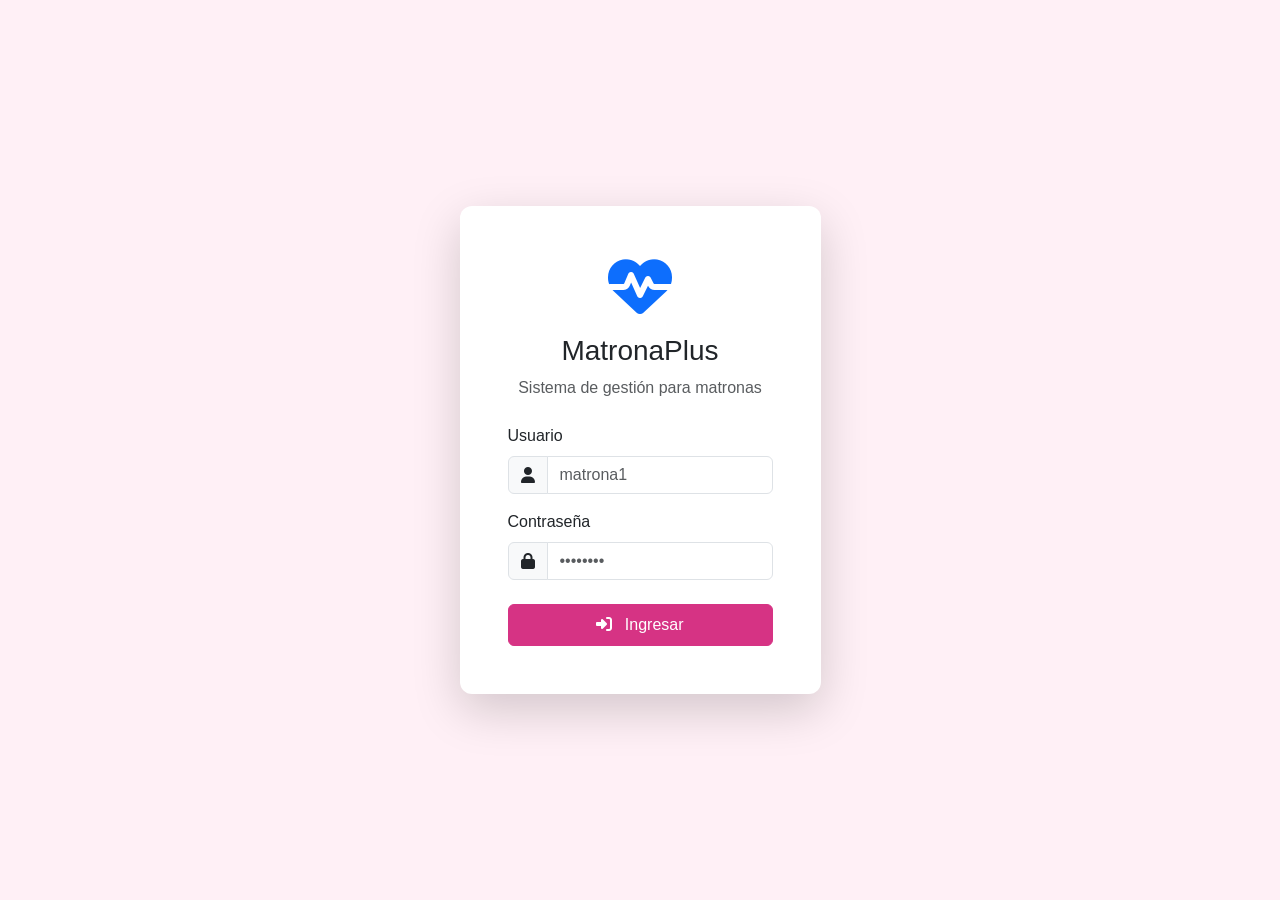
==== index.html @ e90d528a "Initial commit" ====
<!DOCTYPE html>
<html lang="es">
<head>
  <meta charset="UTF-8">
  <meta name="viewport" content="width=device-width, initial-scale=1.0">
  <title>MatronaPlus - Login</title>
  <!-- Bootstrap 5 -->
  <link href="https://cdn.jsdelivr.net/npm/bootstrap@5.3.0/dist/css/bootstrap.min.css" rel="stylesheet">
  <!-- Font Awesome -->
  <link rel="stylesheet" href="https://cdnjs.cloudflare.com/ajax/libs/font-awesome/6.4.0/css/all.min.css">
  <!-- Estilos personalizados -->
  <link rel="stylesheet" href="styles.css">
</head>
<body class="bg-pink-light">
  <div class="container d-flex justify-content-center align-items-center min-vh-100">
    <div class="card login-card shadow-lg">
      <div class="card-body p-5">
        <div class="text-center mb-4">
          <i class="fas fa-heart-pulse text-primary fa-4x mb-3"></i>
          <h1 class="h3">MatronaPlus</h1>
          <p class="text-muted">Sistema de gestión para matronas</p>
        </div>
        
        <form id="login-form">
          <div class="mb-3">
            <label for="username" class="form-label">Usuario</label>
            <div class="input-group">
              <span class="input-group-text"><i class="fas fa-user"></i></span>
              <input type="text" class="form-control" id="username" placeholder="matrona1" required>
            </div>
          </div>
          
          <div class="mb-4">
            <label for="password" class="form-label">Contraseña</label>
            <div class="input-group">
              <span class="input-group-text"><i class="fas fa-lock"></i></span>
              <input type="password" class="form-control" id="password" placeholder="••••••••" required>
            </div>
          </div>
          
          <button type="submit" class="btn btn-primary w-100 py-2">
            <i class="fas fa-sign-in-alt me-2"></i> Ingresar
          </button>
        </form>
      </div>
    </div>
  </div>

  <!-- Bootstrap JS Bundle -->
  <script src="https://cdn.jsdelivr.net/npm/bootstrap@5.3.0/dist/js/bootstrap.bundle.min.js"></script>
  <!-- Lógica de autenticación -->
  <script src="auth.js"></script>
</body>
</html>
---- styles.css ----
:root {
  --color-primario: #d63384;
  --color-secundario: #a162e8;
  --color-terciario: #6f42c1;
  --color-texto: #495057;
  --color-fondo: #f8f9fa;
  --color-borde: #dee2e6;
}

/* Estilos generales */
body {
  font-family: 'Nunito', sans-serif;
  background-color: var(--color-fondo);
  color: var(--color-texto);
}

.bg-pink-light {
  background-color: #fff0f6;
}

/* Login */
.login-card {
  border-radius: 1rem;
  border: none;
  max-width: 400px;
}

/* Navbar */
.navbar {
  box-shadow: 0 2px 10px rgba(0, 0, 0, 0.1);
}

/* Cards */
.card {
  border: none;
  border-radius: 0.75rem;
  box-shadow: 0 4px 6px rgba(0, 0, 0, 0.05);
  transition: transform 0.3s ease;
}

.card:hover {
  transform: translateY(-2px);
}

.card-header {
  border-bottom: none;
}

/* Botones */
.btn-primary {
  background-color: var(--color-primario);
  border-color: var(--color-primario);
}

.btn-primary:hover {
  background-color: #c2255c;
  border-color: #c2255c;
}

/* Tablas */
.table {
  --bs-table-hover-bg: rgba(214, 51, 132, 0.1);
}

/* Formularios */
.form-control:focus {
  border-color: var(--color-primario);
  box-shadow: 0 0 0 0.25rem rgba(214, 51, 132, 0.25);
}

/* Responsividad */
@media (max-width: 992px) {
  .sidebar {
    margin-bottom: 1.5rem;
  }
}
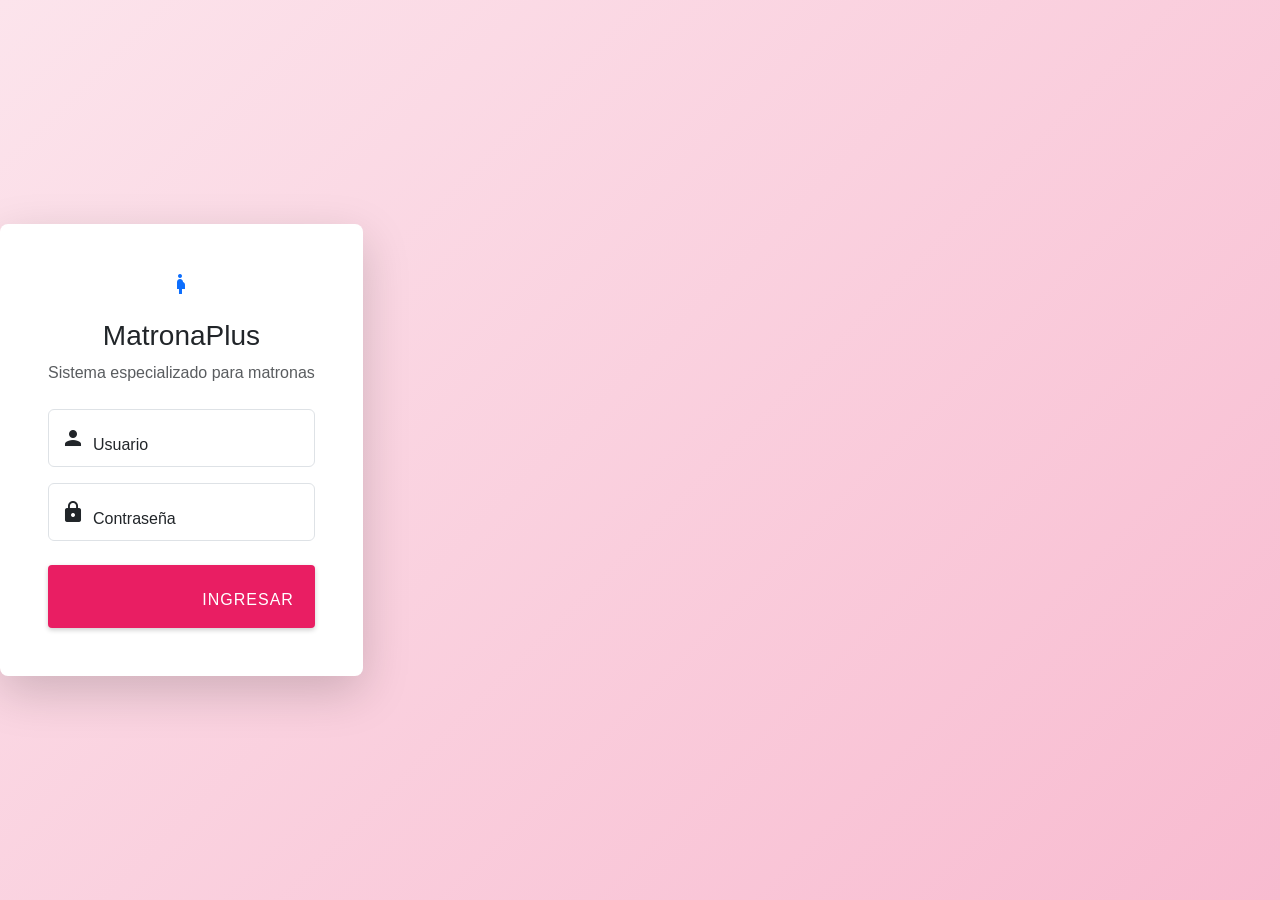
==== commit 2be5c6dc: "actualizacion" ====
--- a/index.html
+++ b/index.html
@@ -4,42 +4,36 @@
   <meta charset="UTF-8">
   <meta name="viewport" content="width=device-width, initial-scale=1.0">
   <title>MatronaPlus - Login</title>
-  <!-- Bootstrap 5 -->
+  <!-- Material Icons -->
+  <link href="https://fonts.googleapis.com/icon?family=Material+Icons" rel="stylesheet">
+  <!-- Bootstrap con tema Material -->
   <link href="https://cdn.jsdelivr.net/npm/bootstrap@5.3.0/dist/css/bootstrap.min.css" rel="stylesheet">
-  <!-- Font Awesome -->
-  <link rel="stylesheet" href="https://cdnjs.cloudflare.com/ajax/libs/font-awesome/6.4.0/css/all.min.css">
   <!-- Estilos personalizados -->
   <link rel="stylesheet" href="styles.css">
 </head>
-<body class="bg-pink-light">
-  <div class="container d-flex justify-content-center align-items-center min-vh-100">
+<body class="login-body">
+  <div class="login-container">
     <div class="card login-card shadow-lg">
-      <div class="card-body p-5">
-        <div class="text-center mb-4">
-          <i class="fas fa-heart-pulse text-primary fa-4x mb-3"></i>
-          <h1 class="h3">MatronaPlus</h1>
-          <p class="text-muted">Sistema de gestión para matronas</p>
+      <div class="card-body p-5 text-center">
+        <div class="mb-4">
+          <i class="material-icons md-48 text-primary">pregnant_woman</i>
+          <h1 class="h3 mt-3">MatronaPlus</h1>
+          <p class="text-muted">Sistema especializado para matronas</p>
         </div>
         
-        <form id="login-form">
-          <div class="mb-3">
-            <label for="username" class="form-label">Usuario</label>
-            <div class="input-group">
-              <span class="input-group-text"><i class="fas fa-user"></i></span>
-              <input type="text" class="form-control" id="username" placeholder="matrona1" required>
-            </div>
+        <form id="login-form" class="needs-validation" novalidate>
+          <div class="form-floating mb-3">
+            <input type="text" class="form-control" id="username" placeholder="Usuario" required>
+            <label for="username"><i class="material-icons me-2">person</i>Usuario</label>
           </div>
           
-          <div class="mb-4">
-            <label for="password" class="form-label">Contraseña</label>
-            <div class="input-group">
-              <span class="input-group-text"><i class="fas fa-lock"></i></span>
-              <input type="password" class="form-control" id="password" placeholder="••••••••" required>
-            </div>
+          <div class="form-floating mb-4">
+            <input type="password" class="form-control" id="password" placeholder="Contraseña" required>
+            <label for="password"><i class="material-icons me-2">lock</i>Contraseña</label>
           </div>
           
-          <button type="submit" class="btn btn-primary w-100 py-2">
-            <i class="fas fa-sign-in-alt me-2"></i> Ingresar
+          <button type="submit" class="btn btn-primary w-100 py-3">
+            <i class="material-icons me-2">login</i> Ingresar
           </button>
         </form>
       </div>
--- a/styles.css
+++ b/styles.css
@@ -1,76 +1,148 @@
 :root {
-  --color-primario: #d63384;
-  --color-secundario: #a162e8;
-  --color-terciario: #6f42c1;
-  --color-texto: #495057;
-  --color-fondo: #f8f9fa;
-  --color-borde: #dee2e6;
+  --color-primario: #e91e63; /* Rosa Material */
+  --color-secundario: #9c27b0; /* Púrpura Material */
+  --color-terciario: #3f51b5; /* Índigo Material */
+  --color-texto: #212121;
+  --color-fondo: #f5f5f5;
 }
 
 /* Estilos generales */
 body {
-  font-family: 'Nunito', sans-serif;
+  font-family: 'Roboto', sans-serif;
   background-color: var(--color-fondo);
   color: var(--color-texto);
 }
 
-.bg-pink-light {
-  background-color: #fff0f6;
+/* Login */
+.login-body {
+  background: linear-gradient(135deg, #fce4ec, #f8bbd0);
+  height: 100vh;
+  display: flex;
+  align-items: center;
 }
 
-/* Login */
 .login-card {
-  border-radius: 1rem;
-  border: none;
-  max-width: 400px;
+  border-radius: 8px;
+  overflow: hidden;
+  max-width: 450px;
+  margin: 0 auto;
+  box-shadow: 0 3px 10px rgba(0,0,0,0.2);
 }
 
-/* Navbar */
-.navbar {
-  box-shadow: 0 2px 10px rgba(0, 0, 0, 0.1);
+/* Sidebar */
+.sidebar {
+  height: 100vh;
+  position: sticky;
+  top: 0;
+  box-shadow: 2px 0 10px rgba(0,0,0,0.1);
 }
 
-/* Cards */
-.card {
+.list-group-item {
   border: none;
-  border-radius: 0.75rem;
-  box-shadow: 0 4px 6px rgba(0, 0, 0, 0.05);
-  transition: transform 0.3s ease;
+  padding: 1rem 1.5rem;
+  transition: all 0.3s;
 }
 
-.card:hover {
-  transform: translateY(-2px);
+.list-group-item:hover {
+  background-color: #f5f5f5;
 }
 
-.card-header {
-  border-bottom: none;
-}
-
-/* Botones */
-.btn-primary {
+.list-group-item.active {
   background-color: var(--color-primario);
   border-color: var(--color-primario);
 }
 
-.btn-primary:hover {
-  background-color: #c2255c;
-  border-color: #c2255c;
+/* Calculadora de Gestación */
+.calculator-container {
+  max-width: 800px;
+  margin: 0 auto;
 }
 
-/* Tablas */
-.table {
-  --bs-table-hover-bg: rgba(214, 51, 132, 0.1);
+.pregnancy-animation {
+  width: 100%;
+  height: 200px;
+  background: url('https://example.com/pregnancy-animation.svg') no-repeat center;
+  background-size: contain;
+  transition: all 0.5s ease;
 }
 
-/* Formularios */
-.form-control:focus {
-  border-color: var(--color-primario);
-  box-shadow: 0 0 0 0.25rem rgba(214, 51, 132, 0.25);
+.gestation-progress {
+  height: 20px;
+  background-color: #e0e0e0;
+  border-radius: 10px;
+  overflow: hidden;
 }
 
-/* Responsividad */
-@media (max-width: 992px) {
-  .sidebar {
-    margin-bottom: 1.5rem;
-  }
+.progress-bar {
+  height: 100%;
+  background: linear-gradient(90deg, #e91e63, #9c27b0);
+  width: 0%;
+  transition: width 0.5s ease;
+}
+
+/* Efectos Material */
+.btn {
+  text-transform: uppercase;
+  letter-spacing: 1px;
+  font-weight: 500;
+  transition: all 0.3s;
+  border-radius: 4px;
+}
+
+.btn-primary {
+  background-color: var(--color-primario);
+  border: none;
+  box-shadow: 0 2px 5px rgba(0,0,0,0.2);
+}
+
+.btn-primary:hover {
+  background-color: #c2185b;
+  transform: translateY(-2px);
+  box-shadow: 0 4px 8px rgba(0,0,0,0.2);
+}
+
+/* Animaciones */
+@keyframes fadeIn {
+  from { opacity: 0; transform: translateY(10px); }
+  to { opacity: 1; transform: translateY(0); }
+}
+
+.card {
+  animation: fadeIn 0.5s ease-out;
+  border-radius: 8px;
+  overflow: hidden;
+  border: none;
+  box-shadow: 0 2px 10px rgba(0,0,0,0.1);
+}
+/* Animación fetal */
+#fetal-animation-container {
+  background-color: #f8f9fa;
+  border-radius: 8px;
+  overflow: hidden;
+  transition: all 0.5s ease;
+}
+
+#fetal-image {
+  filter: drop-shadow(0 4px 8px rgba(0,0,0,0.1));
+  transform-origin: center bottom;
+  animation: pulse 2s infinite alternate;
+}
+
+@keyframes pulse {
+  0% { transform: scale(1); }
+  100% { transform: scale(1.05); }
+}
+
+/* Badge de semanas */
+#gestation-badge {
+  font-size: 0.8rem;
+  padding: 5px 10px;
+  box-shadow: 0 2px 5px rgba(0,0,0,0.2);
+}
+
+/* Descripción fetal */
+#fetal-description {
+  min-height: 100px;
+  transition: all 0.3s ease;
+  border-left: 4px solid var(--color-primario);
 }
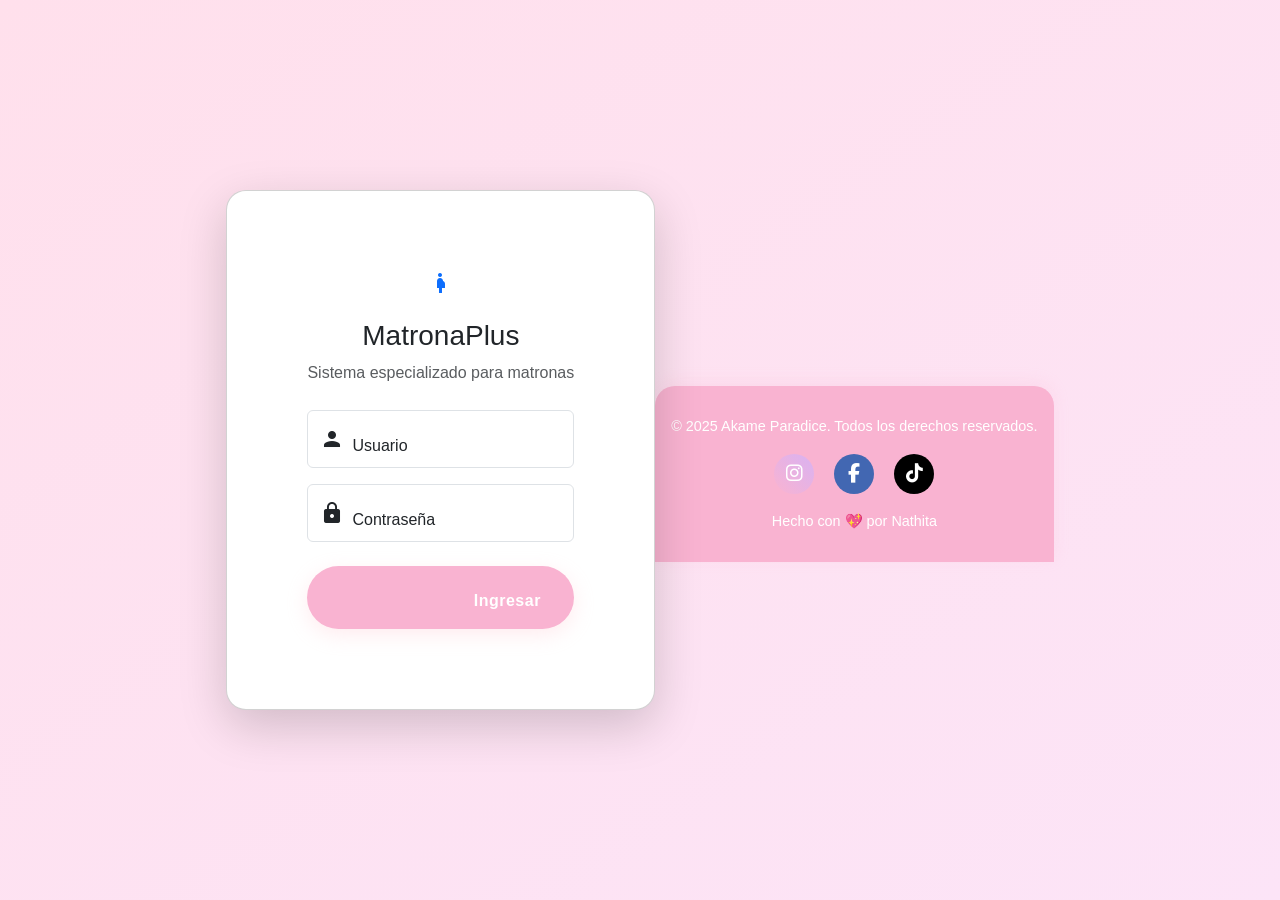
==== commit 64963958: "actualizacion completa de funciones como grabar, cancelar, eliminar,etc" ====
--- a/index.html
+++ b/index.html
@@ -10,6 +10,8 @@
   <link href="https://cdn.jsdelivr.net/npm/bootstrap@5.3.0/dist/css/bootstrap.min.css" rel="stylesheet">
   <!-- Estilos personalizados -->
   <link rel="stylesheet" href="styles.css">
+  <link rel="stylesheet" href="https://cdnjs.cloudflare.com/ajax/libs/font-awesome/6.5.0/css/all.min.css">
+
 </head>
 <body class="login-body">
   <div class="login-container">
@@ -39,10 +41,23 @@
       </div>
     </div>
   </div>
-
+  <footer class="footer">
+    <div class="footer-content">
+      <p>&copy; 2025 Akame Paradice. Todos los derechos reservados.</p>
+      <div class="social-icons">
+        <a href="#" target="_blank" class="social-icon instagram"><i class="fab fa-instagram"></i></a>
+        <a href="#" target="_blank" class="social-icon facebook"><i class="fab fa-facebook-f"></i></a>
+        <a href="#" target="_blank" class="social-icon tiktok"><i class="fab fa-tiktok"></i></a>
+      </div>
+      <p>Hecho con 💖 por Nathita</p>
+    </div>
+  </footer>
+  
+  
   <!-- Bootstrap JS Bundle -->
   <script src="https://cdn.jsdelivr.net/npm/bootstrap@5.3.0/dist/js/bootstrap.bundle.min.js"></script>
   <!-- Lógica de autenticación -->
   <script src="auth.js"></script>
+
 </body>
 </html>
--- a/styles.css
+++ b/styles.css
@@ -1,131 +1,192 @@
 :root {
-  --color-primario: #e91e63; /* Rosa Material */
-  --color-secundario: #9c27b0; /* Púrpura Material */
-  --color-terciario: #3f51b5; /* Índigo Material */
-  --color-texto: #212121;
-  --color-fondo: #f5f5f5;
-}
-
-/* Estilos generales */
+  --color-primario: #f9b3d1; /* Rosado suave */
+  --color-secundario: #d9b2f2; /* Lavanda */
+  --color-terciario: #ffe0e9; /* Fondo pastel */
+  --color-acento: #ffdee3; /* Rosa claro */
+  --color-texto: #4a4a4a;
+  --color-blanco: #ffffff;
+  --sombra-suave: 0 6px 20px rgba(255, 192, 203, 0.3);
+  --borde-redondo: 20px;
+}
+
+/* Fuente general */
 body {
-  font-family: 'Roboto', sans-serif;
-  background-color: var(--color-fondo);
+  font-family: 'Poppins', sans-serif;
+  background-color: var(--color-terciario);
   color: var(--color-texto);
-}
-
-/* Login */
+  margin: 0;
+  padding: 0;
+  line-height: 1.6;
+}
+
+/* Títulos */
+h1 {
+  color: var(--color-primario);
+  font-weight: 800;
+}
+h2, h3, h4, h5, h6 {
+  color: var(--color-texto);
+  font-weight: 700;
+}
+h1:hover, h2:hover, h3:hover, h4:hover, h5:hover, h6:hover {
+  color: var(--color-primario);
+  transition: color 0.3s ease;
+}
+
+/* LOGIN */
 .login-body {
-  background: linear-gradient(135deg, #fce4ec, #f8bbd0);
+  background: linear-gradient(145deg, #ffe0ec, #fce4f7);
   height: 100vh;
   display: flex;
   align-items: center;
+  justify-content: center;
 }
 
 .login-card {
-  border-radius: 8px;
-  overflow: hidden;
-  max-width: 450px;
-  margin: 0 auto;
-  box-shadow: 0 3px 10px rgba(0,0,0,0.2);
-}
-
-/* Sidebar */
+  background-color: var(--color-blanco);
+  border-radius: var(--borde-redondo);
+  padding: 3rem;
+  max-width: 480px;
+  width: 100%;
+  box-shadow: var(--sombra-suave);
+  animation: fadeIn 1s ease-in-out;
+}
+
+/* SIDEBAR */
 .sidebar {
   height: 100vh;
   position: sticky;
   top: 0;
-  box-shadow: 2px 0 10px rgba(0,0,0,0.1);
+  background-color: var(--color-blanco);
+  border-top-right-radius: var(--borde-redondo);
+  border-bottom-right-radius: var(--borde-redondo);
+  box-shadow: 4px 0 15px rgba(255, 182, 193, 0.2);
 }
 
 .list-group-item {
   border: none;
-  padding: 1rem 1.5rem;
-  transition: all 0.3s;
+  padding: 1.2rem 2rem;
+  font-weight: 600;
+  color: var(--color-texto);
+  transition: all 0.3s ease-in-out;
 }
 
 .list-group-item:hover {
-  background-color: #f5f5f5;
+  background-color: var(--color-acento);
+  border-radius: var(--borde-redondo);
 }
 
 .list-group-item.active {
   background-color: var(--color-primario);
-  border-color: var(--color-primario);
-}
-
-/* Calculadora de Gestación */
+  color: white;
+  border-radius: var(--borde-redondo);
+}
+
+/* CALCULADORA */
 .calculator-container {
-  max-width: 800px;
-  margin: 0 auto;
-}
-
+  max-width: 900px;
+  margin: 3rem auto;
+  background-color: white;
+  border-radius: var(--borde-redondo);
+  box-shadow: var(--sombra-suave);
+  padding: 2rem;
+}
+
+/* ANIMACIÓN EMBARAZO */
 .pregnancy-animation {
-  width: 100%;
-  height: 200px;
+  height: 220px;
   background: url('https://example.com/pregnancy-animation.svg') no-repeat center;
   background-size: contain;
-  transition: all 0.5s ease;
-}
-
+  animation: fadeIn 1.2s ease;
+}
+
+/* PROGRESO */
 .gestation-progress {
-  height: 20px;
-  background-color: #e0e0e0;
-  border-radius: 10px;
+  height: 25px;
+  background-color: #ffeef3;
+  border-radius: 50px;
   overflow: hidden;
+  margin-top: 1.5rem;
 }
 
 .progress-bar {
   height: 100%;
-  background: linear-gradient(90deg, #e91e63, #9c27b0);
+  background: linear-gradient(90deg, #f9b3d1, #d9b2f2);
   width: 0%;
-  transition: width 0.5s ease;
-}
-
-/* Efectos Material */
+  transition: width 0.6s ease-in-out;
+  border-radius: 50px;
+}
+
+/* BOTONES */
 .btn {
-  text-transform: uppercase;
-  letter-spacing: 1px;
-  font-weight: 500;
+  font-weight: 600;
+  padding: 0.75rem 2rem;
+  border-radius: 50px;
   transition: all 0.3s;
-  border-radius: 4px;
+  font-size: 1rem;
+  letter-spacing: 0.5px;
 }
 
 .btn-primary {
   background-color: var(--color-primario);
+  color: white;
   border: none;
-  box-shadow: 0 2px 5px rgba(0,0,0,0.2);
+  box-shadow: var(--sombra-suave);
 }
 
 .btn-primary:hover {
-  background-color: #c2185b;
-  transform: translateY(-2px);
-  box-shadow: 0 4px 8px rgba(0,0,0,0.2);
-}
-
-/* Animaciones */
+  background-color: #ec80a0;
+  transform: scale(1.05);
+}
+
+/* TARJETAS */
+.card {
+  border-radius: var(--borde-redondo);
+  background-color: white;
+  box-shadow: var(--sombra-suave);
+  padding: 2rem;
+  animation: fadeIn 0.8s ease;
+}
+
+/* ANIMACIÓN FETAL */
+#fetal-animation-container {
+  background-color: #fff6fa;
+  border-radius: var(--borde-redondo);
+  padding: 1.5rem;
+  box-shadow: var(--sombra-suave);
+}
+
+#fetal-image {
+  width: 100%;
+  filter: drop-shadow(0 6px 10px rgba(0,0,0,0.1));
+  animation: pulse 2.5s infinite alternate;
+}
+
+/* SEMANAS */
+#gestation-badge {
+  font-size: 0.9rem;
+  padding: 6px 14px;
+  background-color: var(--color-secundario);
+  color: white;
+  border-radius: 12px;
+  display: inline-block;
+  margin-top: 1rem;
+  box-shadow: var(--sombra-suave);
+}
+
+/* DESCRIPCIÓN */
+#fetal-description {
+  padding: 1.2rem;
+  border-left: 5px solid var(--color-primario);
+  background-color: #fffafc;
+  border-radius: var(--borde-redondo);
+  margin-top: 1rem;
+}
+
+/* ANIMACIONES */
 @keyframes fadeIn {
-  from { opacity: 0; transform: translateY(10px); }
+  from { opacity: 0; transform: translateY(20px); }
   to { opacity: 1; transform: translateY(0); }
-}
-
-.card {
-  animation: fadeIn 0.5s ease-out;
-  border-radius: 8px;
-  overflow: hidden;
-  border: none;
-  box-shadow: 0 2px 10px rgba(0,0,0,0.1);
-}
-/* Animación fetal */
-#fetal-animation-container {
-  background-color: #f8f9fa;
-  border-radius: 8px;
-  overflow: hidden;
-  transition: all 0.5s ease;
-}
-
-#fetal-image {
-  filter: drop-shadow(0 4px 8px rgba(0,0,0,0.1));
-  transform-origin: center bottom;
-  animation: pulse 2s infinite alternate;
 }
 
 @keyframes pulse {
@@ -133,16 +194,110 @@
   100% { transform: scale(1.05); }
 }
 
-/* Badge de semanas */
-#gestation-badge {
-  font-size: 0.8rem;
-  padding: 5px 10px;
-  box-shadow: 0 2px 5px rgba(0,0,0,0.2);
-}
-
-/* Descripción fetal */
-#fetal-description {
-  min-height: 100px;
+/* BOTONES EN TABLA */
+.table .btn-group .btn {
+  padding: 0.375rem 0.75rem;
+  border-radius: 0.25rem !important;
+  margin-right: 2px;
+}
+
+.table .btn-group .btn:last-child {
+  margin-right: 0;
+}
+
+.btn-info {
+  background-color: #17a2b8;
+  border-color: #17a2b8;
+  color: white;
+}
+
+.btn-info:hover {
+  background-color: #138496;
+}
+
+.btn-success {
+  background-color: #28a745;
+  border-color: #28a745;
+  color: white;
+}
+
+.btn-success:hover {
+  background-color: #218838;
+}
+
+/* MODAL */
+.modal-lg {
+  max-width: 800px;
+}
+
+.modal-body {
+  padding: 2rem;
+}
+
+/* EFECTO HOVER FILAS TABLA */
+.table-hover tbody tr:hover {
+  background-color: rgba(249, 179, 209, 0.1);
+}
+
+/* FORMULARIO PACIENTE */
+#form-paciente {
   transition: all 0.3s ease;
-  border-left: 4px solid var(--color-primario);
-}+  padding: 1.5rem;
+  background-color: #f8f9fa;
+  border-radius: 0.5rem;
+}
+
+.footer {
+  background-color: var(--color-primario);
+  color: white;
+  text-align: center;
+  padding: 1.5rem 1rem;
+  margin-top: 3rem;
+  border-top-left-radius: var(--borde-redondo);
+  border-top-right-radius: var(--borde-redondo);
+  box-shadow: 0 -4px 15px rgba(249, 179, 209, 0.2);
+}
+
+.footer-content {
+  max-width: 1200px;
+  margin: 0 auto;
+  font-size: 0.9rem;
+}
+
+.footer-content p {
+  margin: 0.3rem 0;
+}
+
+/* Para que sea responsivo */
+@media (max-width: 768px) {
+  .footer-content {
+    padding: 0 1rem;
+  }
+}
+.social-icons {
+  margin: 1rem 0;
+}
+
+.social-icon {
+  display: inline-block;
+  margin: 0 8px;
+  background-color: var(--color-secundario);
+  color: white;
+  width: 40px;
+  height: 40px;
+  line-height: 40px;
+  border-radius: 50%;
+  text-align: center;
+  font-size: 1.2rem;
+  transition: background-color 0.3s, transform 0.3s;
+}
+
+.social-icon:hover {
+  background-color: var(--color-primario);
+  transform: scale(1.1);
+}
+
+/* Colores específicos para cada red */
+.instagram { background: linear-gradient(45deg, #f9b3d1, #d9b2f2); }
+.facebook { background-color: #4267B2; }
+.tiktok { background-color: #000000; }
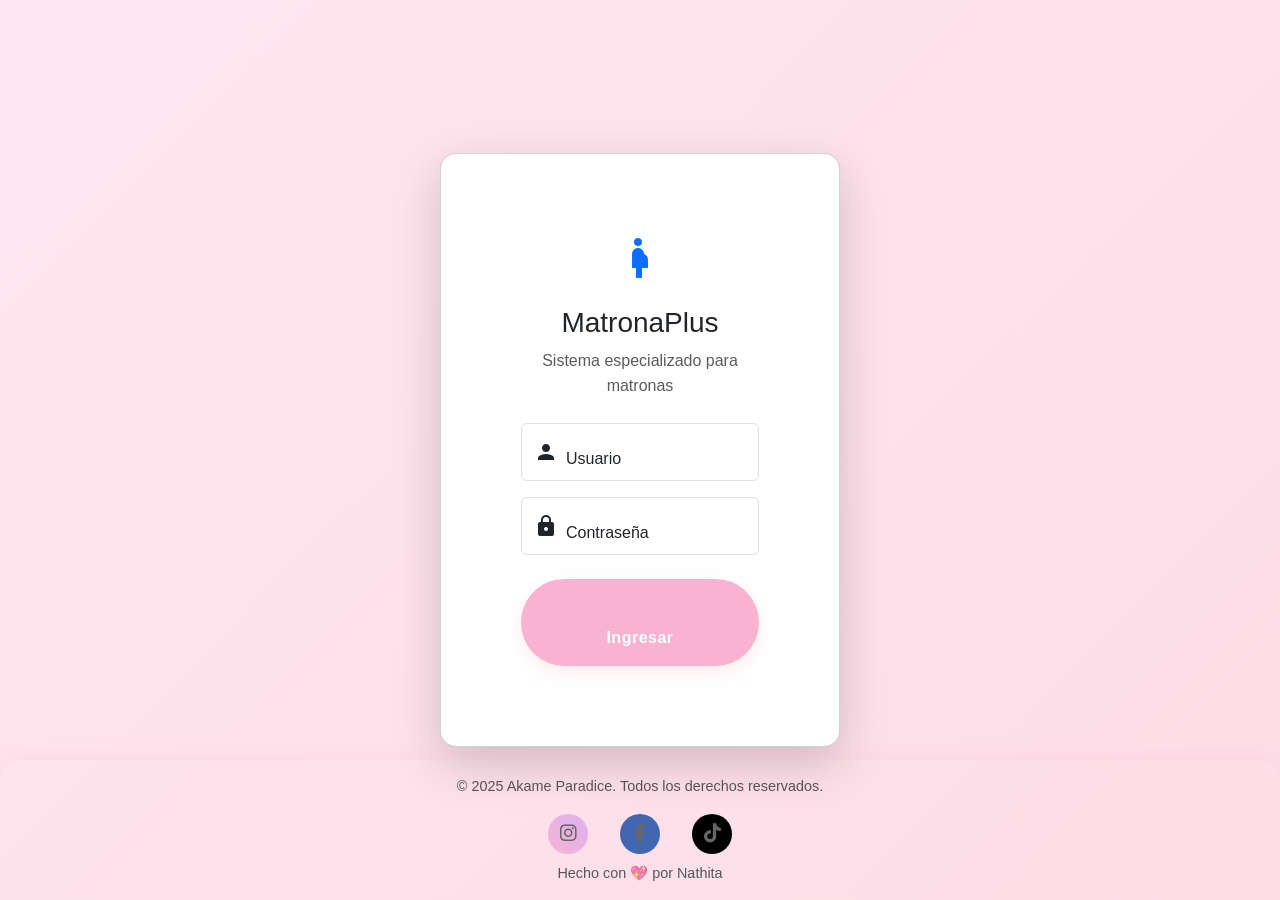
==== commit 321dea25: "arreglo stilo login" ====
--- a/index.html
+++ b/index.html
@@ -1,35 +1,36 @@
 <!DOCTYPE html>
 <html lang="es">
 <head>
-  <meta charset="UTF-8">
-  <meta name="viewport" content="width=device-width, initial-scale=1.0">
+  <meta charset="UTF-8" />
+  <meta name="viewport" content="width=device-width, initial-scale=1.0"/>
   <title>MatronaPlus - Login</title>
   <!-- Material Icons -->
   <link href="https://fonts.googleapis.com/icon?family=Material+Icons" rel="stylesheet">
-  <!-- Bootstrap con tema Material -->
+  <!-- Bootstrap CSS -->
   <link href="https://cdn.jsdelivr.net/npm/bootstrap@5.3.0/dist/css/bootstrap.min.css" rel="stylesheet">
-  <!-- Estilos personalizados -->
+  <!-- FontAwesome -->
+  <link rel="stylesheet" href="https://cdnjs.cloudflare.com/ajax/libs/font-awesome/6.5.0/css/all.min.css">
+  <!-- Custom CSS -->
   <link rel="stylesheet" href="styles.css">
-  <link rel="stylesheet" href="https://cdnjs.cloudflare.com/ajax/libs/font-awesome/6.5.0/css/all.min.css">
+</head>
+<body class="login-body d-flex align-items-center justify-content-center vh-100">
 
-</head>
-<body class="login-body">
   <div class="login-container">
     <div class="card login-card shadow-lg">
       <div class="card-body p-5 text-center">
         <div class="mb-4">
-          <i class="material-icons md-48 text-primary">pregnant_woman</i>
+          <i class="material-icons md-48 text-primary" style="font-size: 48px;">pregnant_woman</i>
           <h1 class="h3 mt-3">MatronaPlus</h1>
           <p class="text-muted">Sistema especializado para matronas</p>
         </div>
         
         <form id="login-form" class="needs-validation" novalidate>
-          <div class="form-floating mb-3">
+          <div class="form-floating mb-3 text-start">
             <input type="text" class="form-control" id="username" placeholder="Usuario" required>
             <label for="username"><i class="material-icons me-2">person</i>Usuario</label>
           </div>
           
-          <div class="form-floating mb-4">
+          <div class="form-floating mb-4 text-start">
             <input type="password" class="form-control" id="password" placeholder="Contraseña" required>
             <label for="password"><i class="material-icons me-2">lock</i>Contraseña</label>
           </div>
@@ -41,10 +42,11 @@
       </div>
     </div>
   </div>
-  <footer class="footer">
+
+  <footer class="footer mt-4 text-center text-muted small">
     <div class="footer-content">
       <p>&copy; 2025 Akame Paradice. Todos los derechos reservados.</p>
-      <div class="social-icons">
+      <div class="social-icons d-flex justify-content-center gap-3 mb-2">
         <a href="#" target="_blank" class="social-icon instagram"><i class="fab fa-instagram"></i></a>
         <a href="#" target="_blank" class="social-icon facebook"><i class="fab fa-facebook-f"></i></a>
         <a href="#" target="_blank" class="social-icon tiktok"><i class="fab fa-tiktok"></i></a>
@@ -52,12 +54,10 @@
       <p>Hecho con 💖 por Nathita</p>
     </div>
   </footer>
-  
-  
+
   <!-- Bootstrap JS Bundle -->
   <script src="https://cdn.jsdelivr.net/npm/bootstrap@5.3.0/dist/js/bootstrap.bundle.min.js"></script>
   <!-- Lógica de autenticación -->
   <script src="auth.js"></script>
-
 </body>
-</html>+</html>
--- a/styles.css
+++ b/styles.css
@@ -301,3 +301,187 @@
 .instagram { background: linear-gradient(45deg, #f9b3d1, #d9b2f2); }
 .facebook { background-color: #4267B2; }
 .tiktok { background-color: #000000; }
+
+/* Estilos para el calendario */
+.fc-daygrid-event {
+  cursor: pointer;
+  transition: all 0.2s;
+}
+
+.fc-daygrid-event:hover {
+  opacity: 0.9;
+  transform: translateY(-2px);
+}
+
+.fc-event-title {
+  font-weight: 500;
+}
+
+.fc-day-past {
+  background-color: #f8f9fa;
+}
+
+/* Estilos para los modales de turnos */
+#modal-detalle-turno .modal-body p {
+  margin-bottom: 0.5rem;
+  padding: 0.5rem;
+  background-color: #f8f9fa;
+  border-radius: 0.25rem;
+}
+/* Estilos para el calendario */
+.fc {
+  font-family: 'Poppins', sans-serif;
+}
+
+.fc-header-toolbar {
+  margin-bottom: 1.5rem !important;
+}
+
+.fc-toolbar-title {
+  font-weight: 700;
+  color: var(--color-texto);
+}
+
+.fc-button {
+  background-color: var(--color-primario) !important;
+  border: none !important;
+  color: white !important;
+  font-weight: 600 !important;
+  text-transform: capitalize !important;
+  border-radius: 50px !important;
+  padding: 0.5rem 1.5rem !important;
+  box-shadow: var(--sombra-suave) !important;
+}
+
+.fc-button:hover {
+  background-color: #ec80a0 !important;
+  transform: scale(1.05) !important;
+}
+
+.fc-button-active {
+  background-color: #ec80a0 !important;
+}
+
+.fc-daygrid-day-number, 
+.fc-col-header-cell-cushion {
+  color: var(--color-texto);
+  text-decoration: none !important;
+}
+
+.fc-daygrid-day-frame {
+  border-radius: 10px;
+  margin: 2px;
+}
+
+.fc-day-today {
+  background-color: rgba(249, 179, 209, 0.2) !important;
+}
+
+.fc-daygrid-event {
+  border-radius: 8px !important;
+  border: none !important;
+  box-shadow: 0 2px 5px rgba(0,0,0,0.1);
+  padding: 3px 6px !important;
+  margin-bottom: 2px !important;
+}
+
+.fc-daygrid-event:hover {
+  transform: translateY(-2px);
+  box-shadow: 0 4px 8px rgba(0,0,0,0.15);
+}
+
+.fc-event-title {
+  font-size: 0.85rem;
+  font-weight: 500;
+  white-space: normal !important;
+}
+
+.fc-event-time {
+  font-weight: 600;
+  margin-right: 4px;
+}
+
+/* Colores para diferentes tipos de turnos */
+.fc-event-control { background-color: #28a745; } /* Control prenatal */
+.fc-event-consulta { background-color: #17a2b8; } /* Consulta general */
+.fc-event-emergencia { background-color: #dc3545; } /* Emergencia */
+.fc-event-ecografia { background-color: #ffc107; color: #212529; } /* Ecografía */
+
+/* Vista de día/semana */
+.fc-timegrid-slots td {
+  border-color: rgba(0,0,0,0.05);
+}
+
+.fc-timegrid-slot {
+  height: 2.5em !important;
+}
+
+.fc-timegrid-event-harness {
+  margin-top: 1px;
+}
+
+/* Fuera del horario laboral */
+.fc-non-business {
+  background-color: #f8f9fa;
+}
+
+/* Evento seleccionado */
+.fc-highlight {
+  background-color: rgba(249, 179, 209, 0.3);
+}
+
+/* Responsive */
+@media (max-width: 768px) {
+  .fc-toolbar {
+    flex-direction: column;
+    gap: 10px;
+  }
+  
+  .fc-toolbar-title {
+    font-size: 1.5rem !important;
+  }
+  
+  .fc-button {
+    padding: 0.3rem 1rem !important;
+    font-size: 0.9rem !important;
+  }
+  
+  .fc-event-title {
+    font-size: 0.7rem;
+  }
+}
+/* Fondo y centrado del body */
+.login-body {
+  background: linear-gradient(135deg, #ffe6f0 0%, #fddde6 100%);
+  display: flex;
+  align-items: center;
+  justify-content: center;
+  min-height: 100vh;
+}
+
+/* Tarjeta de login */
+.login-card {
+  width: 100%;
+  max-width: 400px;
+  border-radius: 1rem;
+}
+
+/* Footer */
+.footer {
+  position: fixed;
+  bottom: 0;
+  width: 100%;
+  background-color: transparent;
+  padding: 10px 0;
+}
+
+/* Íconos sociales */
+.social-icons a {
+  color: #666;
+  font-size: 1.2rem;
+  transition: color 0.3s;
+}
+
+.social-icons a:hover {
+  color: #007bff;
+}
